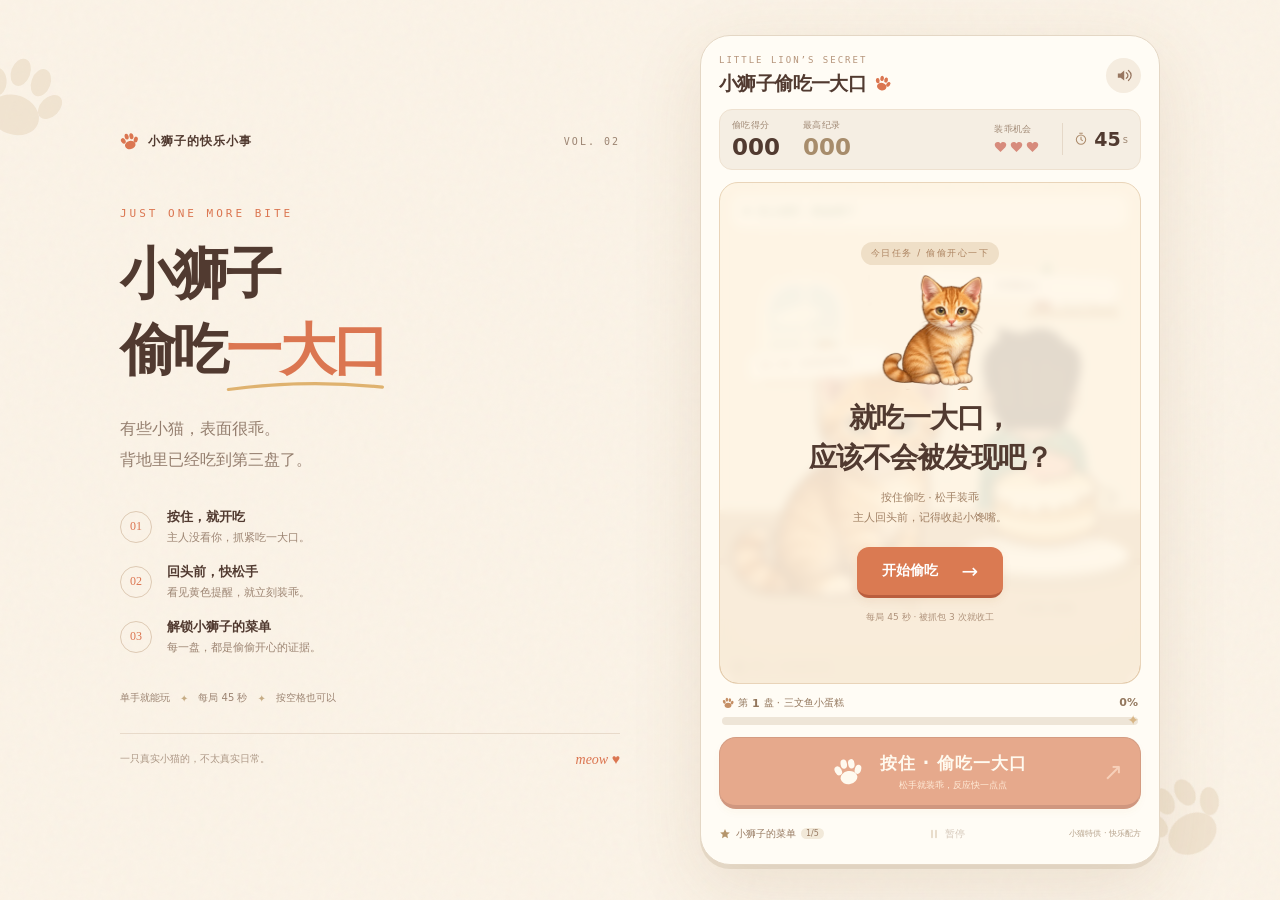
==== little-lion/index.html @ 390bae19 "Add Little Lion snack game" ====
<!doctype html>
<html lang="zh-CN">
<head>
<meta charset="UTF-8">
<meta name="viewport" content="width=device-width,initial-scale=1,viewport-fit=cover">
<meta name="theme-color" content="#fbf3e7">
<meta name="description" content="小狮子是一只橘色虎斑小猫。按住偷偷吃一大口，主人回头前松手装乖！手机单手就能玩。">
<title>小狮子偷吃一大口</title>
<style>
:root{color-scheme:light;--ink:#513a30;--muted:#9c8472;--cream:#fbf3e7;--line:#e8daca;--orange:#db7651;--sage:#668775;--rose:#db8275;--sprite:url('[data-uri]');font-family:ui-rounded,"SF Pro Rounded","PingFang SC","Microsoft YaHei",system-ui,sans-serif}
*{box-sizing:border-box}body{margin:0;background:var(--cream);color:var(--ink);-webkit-tap-highlight-color:transparent}button{font:inherit;color:inherit;cursor:pointer}button:focus-visible{outline:3px solid #779f90;outline-offset:3px}button:disabled{cursor:default}svg{display:block;width:24px;height:24px;fill:currentColor}button svg{flex-shrink:0}.svg-library{position:absolute;width:0;height:0;overflow:hidden}body:before{content:"";position:fixed;inset:0;pointer-events:none;opacity:.3;background-image:url("data:image/svg+xml,%3Csvg viewBox='0 0 180 180' xmlns='http://www.w3.org/2000/svg'%3E%3Cfilter id='n'%3E%3CfeTurbulence type='fractalNoise' baseFrequency='.7' numOctaves='3' stitchTiles='stitch'/%3E%3C/filter%3E%3Cpath fill='%23a78760' opacity='.1' filter='url(%23n)' d='M0 0h180v180H0z'/%3E%3C/svg%3E")}.layout{width:min(1040px,100% - 64px);min-height:100vh;min-height:100dvh;display:grid;grid-template-columns:minmax(300px,1fr) 460px;gap:80px;align-items:center;margin:auto;padding:32px 0}.introduction{position:relative}.studio{display:flex;gap:9px;align-items:center;font-size:12px;font-weight:650;letter-spacing:1px}.studio svg{width:19px;height:19px;color:var(--orange);transform:rotate(-12deg)}.studio span{margin-left:auto;font:10px monospace;letter-spacing:2px;color:var(--muted)}.eyebrow{margin:55px 0 15px;font:11px/1.4 monospace;letter-spacing:3px;color:var(--orange)}h1{font-size:56px;line-height:1.35;letter-spacing:-2.8px;margin:0;font-weight:850}h1 span{position:relative;color:var(--orange);display:inline-block}h1 span svg{position:absolute;bottom:-8px;left:0;width:100%;height:15px;fill:none;stroke:#dfb26f;stroke-width:4;stroke-linecap:round}.intro-copy{font-size:16px;line-height:1.9;color:#947e6e;margin:27px 0 33px}.instruction-list{display:grid;gap:18px}.instruction-list>div{display:flex;align-items:center;gap:15px}.instruction-list>div>span{display:grid;place-items:center;width:32px;height:32px;border:1px solid #ddc9b3;border-radius:50%;font:12px Georgia,serif;color:var(--orange)}.instruction-list p{margin:0}.instruction-list b{display:block;font-size:13px;font-weight:650}.instruction-list small{font-size:11px;color:var(--muted);display:block;margin-top:4px}.little-note{font-size:10px;color:var(--muted);margin-top:36px;display:flex;gap:10px;align-items:center}.little-note span{color:#c6ac85}.signed{border-top:1px solid var(--line);margin-top:28px;padding-top:18px;font-size:10px;color:#ac9785;display:flex;justify-content:space-between;gap:10px}.signed span{font:italic 14px Georgia,serif;color:var(--orange)}.desktop-paw{position:fixed;color:#e6d4ba;opacity:.5;pointer-events:none}.desktop-paw svg{width:90px;height:90px}.paw-one{top:6%;left:-25px;transform:rotate(20deg)}.paw-two{bottom:4%;right:4%;transform:rotate(-30deg)}
.game{position:relative;height:min(830px,calc(100dvh - 64px));min-height:650px;padding:18px;display:grid;grid-template-rows:auto auto minmax(0,1fr) auto auto auto;gap:12px;border-radius:30px;background:#fffcf5;border:1px solid #e4d7c5;box-shadow:0 20px 70px #845d3320,0 4px 0 #eadfcf}.game-header{display:flex;justify-content:space-between;align-items:center;gap:10px}.game-eyebrow{font:9px/1.4 monospace;color:#b5947a;letter-spacing:2px;margin-bottom:4px}h2{font-size:19px;letter-spacing:-.6px;margin:0;display:flex;gap:8px;align-items:center}h2 svg{width:17px;height:17px;color:var(--orange);transform:rotate(14deg)}.icon-btn{background:#f5ecdf;border:0;width:35px;height:35px;border-radius:50%;display:grid;place-items:center;position:relative;color:#987761}.icon-btn svg{width:17px;height:17px}.mute-line{display:none;position:absolute;inset:9px 16px;border-left:2px solid #ac5e4c;transform:rotate(-45deg)}.muted .mute-line{display:block}.score-row{display:flex;gap:23px;align-items:center;padding:9px 12px;background:#f5eee3;border:1px solid #eee1d0;border-radius:13px}.metric-label{font-size:9px;color:#a18a76;display:block;margin-bottom:3px;letter-spacing:.3px}.score-row b{font:700 23px/1.1 ui-rounded,system-ui,sans-serif;font-variant-numeric:tabular-nums}.record b{color:#a78c6b}.life-box{margin-left:auto}.lives{display:flex;gap:3px}.lives svg{width:13px;height:16px;color:#d78b7c}.lives .lost{color:#e5d9ca}.timer{border-left:1px solid #e5d8c8;display:flex;align-items:center;gap:2px;padding-left:11px;height:32px}.timer svg{width:14px;height:14px;fill:none;stroke:#ac8b6c;stroke-width:1.8;margin-right:4px}.timer b{font-size:19px}.timer>span{font-size:10px;color:#a18a76}.timer.urgent{color:#d1634d}
.scene{min-height:0;position:relative;isolation:isolate;overflow:hidden;border:1px solid #e9d4b9;border-radius:19px;background:#f0debf}.wall-pattern{position:absolute;inset:0 0 24%;z-index:-2;background:repeating-linear-gradient(90deg,#f4e5ca 0 31px,#eddbc0 32px 33px)}.scene:before{content:"";position:absolute;inset:0;z-index:9;pointer-events:none;box-shadow:inset 0 0 35px #af82530d;border-radius:inherit}.phase-banner{position:absolute;top:12px;left:12px;right:12px;z-index:6;display:flex;align-items:center;gap:7px;padding:9px 12px;border-radius:10px;background:#fffaf0ee;color:#67856a;font-size:11px;font-weight:650;box-shadow:0 2px 8px #68461d08;transition:background .15s,color .15s}.phase-dot{width:6px;height:6px;border-radius:50%;background:currentColor;flex-shrink:0}.scene[data-phase=warning] .phase-banner{color:#9d6c1d;background:#fff0be}.scene[data-phase=looking] .phase-banner{color:#b25a43;background:#ffe0d2}.scene[data-phase=warning] .phase-dot{animation:blink .5s infinite}.scene[data-phase=looking]{box-shadow:inset 0 0 0 2px #dc9981}.scene[data-pose=caught]{animation:shake .35s}.window{position:absolute;left:10%;top:19%;width:85px;height:103px;border:7px solid #fcf4e2;border-bottom-width:10px;border-radius:34px 34px 3px 3px;box-shadow:0 3px 0 #d5b78e;background:#c6d9d6;overflow:hidden;z-index:-1}.window-sky{position:absolute;inset:0;background:linear-gradient(#c4d7d6,#e6e4ce)}.window i{position:absolute;background:#fcf4e2;width:5px;height:100%;left:48%;z-index:2}.window i+i{height:5px;width:100%;left:0;top:56%}.cloud{position:absolute;border-radius:50%;width:35px;height:15px;background:#f8f7e7;left:5%;top:30%;box-shadow:12px -5px 0 #f8f7e7}.shelf{position:absolute;right:5%;top:18%;width:92px;height:44px;border-bottom:7px solid #c9a274;display:flex;align-items:end;justify-content:space-around;z-index:-1}.jar{width:19px;height:25px;background:#eee8d3;border:2px solid #b9a584;border-radius:4px 4px 6px 6px;position:relative}.jar:before{content:"";position:absolute;left:-3px;right:-3px;top:-5px;height:5px;background:#b58765;border-radius:2px}.frame{width:25px;height:30px;transform:rotate(8deg);border:3px solid #b99b76;background:#faf0d5;display:grid;place-items:center}.frame svg{width:15px;height:15px;color:#ba9170}.plant{width:24px;height:45px;position:relative}.plant b{position:absolute;bottom:0;left:3px;width:19px;height:18px;border-radius:2px 2px 6px 6px;background:#b7795b}.plant i{position:absolute;bottom:16px;left:10px;background:#819b73;border-radius:90% 0;width:9px;height:19px;transform:rotate(-35deg)}.plant i:nth-child(2){transform:rotate(30deg);left:14px;bottom:20px}.plant i:nth-child(3){transform:rotate(-10deg);bottom:27px;left:11px}.owner-space{position:absolute;top:20%;right:5%;width:42%;height:57%;z-index:0}.owner{width:100%;height:100%;overflow:visible}.owner-head{transform-origin:90px 83px;transition:transform .3s}.back-face{display:block}.front-face{display:none}.owner-space .owner-bubble{position:absolute;bottom:94%;left:-20px;right:0;font-size:10px;text-align:center;background:#fffaf2;border:1px solid #dfcfb6;padding:6px 8px;border-radius:10px;transform:rotate(3deg);z-index:3}.owner-bubble:after{content:"";position:absolute;bottom:-6px;left:65%;border:6px solid transparent;border-top-color:#fffaf2;border-bottom:0}.scene[data-phase=warning] .owner-head{transform:rotate(-7deg)}.scene[data-phase=looking] .back-face{display:none}.scene[data-phase=looking] .front-face{display:block}.scene[data-phase=looking] .owner-head{animation:head-in .25s both}.scene[data-phase=looking] .mug{transform:translateY(5px)}.attention-mark{display:none;position:absolute;top:-5px;right:8%;font:bold 28px Georgia;color:#b76643;transform:rotate(10deg)}.scene[data-phase=warning] .attention-mark{display:block;animation:pop .4s infinite alternate}
.table-back{position:absolute;left:-5%;right:-5%;bottom:20%;height:16%;background:#c9a075;border-top:5px solid #ddbe93;transform:perspective(180px) rotateX(25deg);z-index:1}.table-front{position:absolute;left:0;right:0;bottom:0;height:25%;border-top:7px solid #bb8d63;background:linear-gradient(#d6b086,#cfaa7d);z-index:2}.table-lines{position:absolute;left:0;right:0;bottom:2%;height:20%;background:repeating-linear-gradient(0deg,transparent 0 25px,#b68c591c 26px 27px);z-index:2}.cat-space{position:absolute;left:-5%;bottom:14%;width:65%;aspect-ratio:1;z-index:4;pointer-events:none}.cat-sprite{position:absolute;inset:0;background-image:var(--sprite);background-size:300% 200%;background-position:0 0;background-repeat:no-repeat;filter:drop-shadow(0 5px 2px #82552a12);transition:transform .15s}.cat-shadow{position:absolute;width:64%;height:9%;background:#80522820;border-radius:50%;left:18%;bottom:9%;filter:blur(3px)}.scene[data-pose=eating] .cat-sprite{background-position:50% 0;animation:nibble .24s infinite alternate}.scene[data-pose=lick] .cat-sprite{background-position:100% 0}.scene[data-pose=sleep] .cat-sprite{background-position:0 100%;animation:breathe 2s infinite}.scene[data-pose=caught] .cat-sprite{background-position:50% 100%;animation:pop .18s alternate 2}.scene[data-pose=happy] .cat-sprite{background-position:100% 100%;animation:happy .35s alternate 2}.cat-bubble{position:absolute;bottom:86%;left:18%;min-width:140px;max-width:220px;padding:7px 11px;border:1px solid #dfc9a8;border-radius:12px 12px 12px 1px;background:#fffaf0;color:#8f7257;font-size:10px;z-index:6;box-shadow:0 3px 0 #bb936d0d;transform:rotate(-3deg)}.cat-crumb{width:6px;height:5px;background:#fff8de;border-radius:50%;position:absolute;top:50%;left:54%;box-shadow:1px 1px 0 #bfa77f;opacity:0}.crumb-two{left:41%;top:47%;width:5px}.scene[data-pose=eating] .cat-crumb{opacity:1}.sleep-z{display:none;position:absolute;right:8%;top:9%;font:italic 24px Georgia;color:#8d9a85;letter-spacing:5px}.scene[data-pose=sleep] .sleep-z{display:block;animation:float 2s infinite}.dish-space{position:absolute;z-index:3;bottom:19%;right:1%;width:43%;aspect-ratio:1.15}.plate{position:absolute;width:94%;height:28%;bottom:7%;left:3%;border-radius:50%;background:#fffcf1;border:3px solid #e1c6a4;box-shadow:0 6px 0 #c6ac8b,0 10px 8px #84542d20}.plate:after{content:"";position:absolute;inset:12%;border:1px solid #ddc19a;border-radius:50%}.plate-shadow{position:absolute;width:100%;height:22%;bottom:0;background:#7b562a2b;border-radius:50%;filter:blur(4px)}.food{position:absolute;width:95%;height:90%;left:2%;bottom:12%;transform-origin:50% 90%;transition:transform .2s,opacity .2s}.dish-tag{position:absolute;left:0;right:0;bottom:-17%;color:#7e593e;font-size:9px;text-align:center;letter-spacing:.5px}.scene[data-pose=eating] .food{animation:food-wiggle .4s infinite alternate}.scene-sticker{position:absolute;bottom:10px;left:12px;z-index:5;display:flex;align-items:center;gap:5px;color:#936f4d;font-size:9px;opacity:.7}.scene-sticker svg{width:13px;height:13px;transform:rotate(-15deg)}.suspicion{position:absolute;z-index:8;bottom:9%;left:20%;right:20%;padding:7px 10px;border-radius:9px;background:#fff5e8f5;box-shadow:0 2px 10px #7c50371a}.suspicion[hidden]{display:none}.suspicion>span{font-size:9px;color:#c76850;display:block;text-align:center;margin-bottom:4px}.suspicion>div{height:5px;background:#eadacc;border-radius:5px;overflow:hidden}.suspicion i{display:block;height:100%;width:0;background:#dd795b}.toast{position:absolute;z-index:12;top:50%;left:50%;transform:translate(-50%,-50%) scale(.9);background:#fff8e8f5;border:1px solid #e2ca9e;border-radius:14px;box-shadow:0 7px 20px #86562818;padding:12px 17px;min-width:170px;text-align:center;font-size:13px;font-weight:750;opacity:0;pointer-events:none;transition:opacity .15s,transform .15s}.toast.visible{opacity:1;transform:translate(-50%,-50%) scale(1)}.toast small{display:block;margin-top:4px;font-size:10px;font-weight:400;color:#a38464}.particles{position:absolute;inset:0;z-index:10;pointer-events:none}.particle{position:absolute;color:#dd8854;animation:particle .8s ease-out forwards;font-size:18px;left:47%;top:63%;--dx:0px;--dy:-40px}.particle.star{color:#d2ab47}
.start-panel{position:absolute;inset:0;z-index:15;display:flex;flex-direction:column;justify-content:center;align-items:center;text-align:center;padding:20px;background:#fff7e9da;backdrop-filter:blur(5px)}.start-panel[hidden]{display:none}.panel-tag{font-size:9px;color:#ac8360;letter-spacing:1.5px;background:#efdfc7;padding:5px 10px;border-radius:20px}.start-panel h3{margin:15px 0 9px;font-size:28px;line-height:1.45;letter-spacing:-1px}.start-panel p{font-size:11px;line-height:1.8;color:#a18165;margin:0 0 20px}.primary{border:0;border-bottom:3px solid #ba5e3e;border-radius:12px;background:#da7a52;color:white;padding:12px 25px;font-size:14px;font-weight:750;box-shadow:0 3px 8px #bd6a2e1a;display:flex;gap:24px;justify-content:center;align-items:center;min-height:46px;transition:transform .1s}.primary:active{transform:translateY(2px)}.primary span{font-size:20px;font-weight:400}.start-panel>small{font-size:9px;color:#af927b;margin-top:13px}.meal-progress{padding:0 3px}.progress-heading{display:flex;justify-content:space-between;gap:8px;font-size:10px;color:#93775d;margin-bottom:7px}.progress-heading>span{display:flex;gap:4px;align-items:center}.progress-heading svg{width:12px;height:12px;color:#c58f65}.progress-heading b{font-size:11px;font-weight:700}.progress-track{height:8px;border-radius:10px;background:#eee5d7;position:relative}.progress-track>i{display:block;height:100%;background:linear-gradient(90deg,#e8b46e,#db8e60);width:0;border-radius:inherit;transition:width .08s linear}.progress-spark{position:absolute;right:-1px;top:-5px;color:#d8b686;font-size:14px}.hold-button{width:100%;min-height:72px;border:1px solid #be6a46;border-bottom:4px solid #b76241;border-radius:17px;background:#da7e55;color:#fff9ec;display:flex;gap:17px;align-items:center;justify-content:center;position:relative;overflow:hidden;touch-action:none;user-select:none;-webkit-user-select:none;box-shadow:0 4px 8px #bd7b3410;transition:background .15s,transform .08s}.hold-button>svg{width:30px;height:30px;transform:rotate(-10deg)}.hold-button b{display:block;font-size:17px;letter-spacing:1px}.hold-button small{display:block;font-size:9px;margin-top:4px;color:#ffe3c9}.hold-arrow{position:absolute;right:17px;font-size:24px;color:#f3b99a}.hold-button.is-held{transform:translateY(2px);border-bottom-width:2px;background:#bf683e;box-shadow:inset 0 3px 12px #8b472224}.hold-button.safe-pose{background:#819881;border-color:#647e64;border-bottom-color:#5a745a}.hold-button.danger{background:#c56550;border-color:#a54b38}.hold-button:disabled{opacity:.65}.game-tools{display:flex;align-items:center;gap:14px;justify-content:space-between;min-height:25px}.game-tools button{border:0;padding:3px 0;display:flex;gap:5px;align-items:center;background:transparent;font-size:10px;color:#987b62}.game-tools button:disabled{opacity:.4}.game-tools svg{width:12px;height:12px;color:#b5956b}.game-tools button span{font-size:8px;background:#f2e9d9;border-radius:6px;padding:1px 5px}.tools-note{font-size:8px;color:#b5a18a}
.modal{border:1px solid #e3cbb3;border-radius:25px;background:#fffaf0;color:var(--ink);padding:0;max-width:380px;width:calc(100% - 40px);max-height:calc(100dvh - 40px);box-shadow:0 20px 100px #49352740}.modal::backdrop{background:#463a2f70;backdrop-filter:blur(5px)}.modal-inner{padding:24px;text-align:center}.modal h3{font-size:25px;letter-spacing:-.6px;margin:10px 0}.modal p{font-size:12px;color:#9a7f66;line-height:1.8;margin:8px 0 18px}.modal .primary{width:100%}.modal-cat{width:145px;aspect-ratio:1;margin:-12px auto -8px;background-image:var(--sprite);background-size:300% 200%;background-position:100% 100%;background-repeat:no-repeat}.modal-eyebrow{color:#c0926b;font-size:9px;letter-spacing:2px}.result-score{font-size:48px;font-weight:850;line-height:1.2;font-variant-numeric:tabular-nums;color:#cb7449}.result-score small{font-size:12px;color:#b09070;font-weight:400;margin-left:5px}.result-facts{display:flex;justify-content:center;gap:22px;font-size:11px;color:#9a7f66;margin:10px 0 20px}.modal-secondary{display:block;width:100%;background:none;border:0;font-size:11px;color:#a4896e;margin-top:14px;padding:7px}.result-ribbon{display:inline-block;font-size:10px;background:#f4e6cd;color:#ae8051;padding:5px 12px;border-radius:20px;margin-top:10px}.menu-list{display:grid;gap:8px;margin:17px 0}.menu-item{display:flex;gap:12px;align-items:center;border:1px solid #e8d6bf;background:#fbf1df;border-radius:12px;padding:7px 10px;text-align:left}.menu-item svg{width:55px;height:48px}.menu-item b{display:block;font-size:12px}.menu-item small{display:block;font-size:10px;color:#ae8d6a;margin-top:4px}.menu-item.locked{filter:grayscale(1);opacity:.5}.progress-collection{font-size:11px;color:#b18e66;margin-top:12px}.sr-only{position:absolute;width:1px;height:1px;padding:0;margin:-1px;overflow:hidden;clip:rect(0,0,0,0);white-space:nowrap;border:0}
.start-cat{width:125px;max-height:25%;flex-shrink:1;min-height:60px;aspect-ratio:1;background-image:var(--sprite);background-size:300% 200%;background-position:0 0;background-repeat:no-repeat;margin:10px 0 -7px}
@keyframes nibble{from{transform:translate(2px,0) rotate(-1deg)}to{transform:translate(4px,3px) rotate(1deg)}}@keyframes food-wiggle{to{rotate:2deg}}@keyframes breathe{50%{transform:scale(1.015) translateY(-1px)}}@keyframes blink{50%{opacity:.3}}@keyframes pop{from{transform:scale(.96)}to{transform:scale(1.06)}}@keyframes happy{to{transform:translateY(-8px) rotate(-3deg)}}@keyframes float{50%{transform:translateY(-8px);opacity:.3}}@keyframes particle{to{transform:translate(var(--dx),var(--dy)) rotate(45deg);opacity:0}}@keyframes shake{25%{transform:translateX(-4px)}75%{transform:translateX(4px)}}@keyframes head-in{from{transform:rotate(8deg)}to{transform:rotate(0deg)}}
@media(min-width:1400px){.layout{gap:120px}}
@media(max-width:900px){.layout{gap:30px;width:calc(100% - 36px);grid-template-columns:minmax(200px,1fr) 420px}h1{font-size:42px}.eyebrow{font-size:10px;letter-spacing:2px}.studio{font-size:10px}.studio span{display:none}.intro-copy{font-size:14px}.signed{display:block}.signed span{display:block;margin-top:8px}.little-note{font-size:9px;gap:5px}}
@media(max-width:700px){html,body{width:100%;height:100%;overflow:hidden;overscroll-behavior:none}.desktop-paw,.introduction{display:none}.layout{width:100%;height:100vh;height:100dvh;min-height:0;display:block;padding:0;margin:0}.game{width:100%;max-width:500px;height:100%;min-height:0;margin:0 auto;padding:max(9px,env(safe-area-inset-top)) max(12px,env(safe-area-inset-left)) max(9px,env(safe-area-inset-bottom));border:0;border-radius:0;box-shadow:none;gap:10px;background:#fffaf1}.game-header{padding:0 2px}.game-eyebrow{font-size:8px;letter-spacing:1.8px}h2{font-size:20px}.score-row{padding:8px 12px;gap:22px}.score-row b{font-size:22px}.timer b{font-size:18px}.scene{border-radius:17px}.cat-space{width:66%;bottom:13%}.hold-button{min-height:73px}.tools-note{font-size:8px}.game-tools{min-height:22px}.game-tools button{font-size:10px}.start-panel h3{font-size:27px}.modal{max-height:calc(100dvh - 24px)}}
@media(max-width:360px){.game{padding-left:9px;padding-right:9px;gap:8px}h2{font-size:18px}.score-row{gap:17px}.score-row b{font-size:19px}.timer{padding-left:6px}.life-box .metric-label{font-size:8px}.tools-note{display:none}.hold-button{min-height:65px}.hold-button b{font-size:15px}.hold-button svg{width:26px;height:26px}.cat-bubble{font-size:9px;min-width:125px}.phase-banner{font-size:10px;padding:7px 9px}.start-panel h3{font-size:23px}}
@media(max-height:700px) and (max-width:700px){.game{gap:7px}.game-eyebrow{display:none}.score-row{padding-top:6px;padding-bottom:6px}.game-header h2{font-size:18px}.hold-button{min-height:63px}.hold-button b{font-size:16px}.scene .cat-space{width:min(62%,225px);bottom:9%}.owner-space{top:17%;height:64%;right:3%;width:37%}.window{height:77px;width:66px;top:22%}.shelf{top:22%;transform:scale(.8);transform-origin:right top}.cat-bubble{font-size:9px;min-width:130px;bottom:83%}.dish-space{width:39%;bottom:19%}.phase-banner{top:8px;left:8px;right:8px;padding:7px 9px}.scene-sticker{font-size:8px;bottom:7px}.start-panel{padding:12px}.start-panel h3{font-size:22px;margin:9px 0 7px}.start-panel p{margin-bottom:12px;font-size:10px}.panel-tag{font-size:8px}.start-panel>small{font-size:8px;margin-top:9px}.start-panel .primary{min-height:40px;padding:8px 23px;font-size:13px}.dish-tag{bottom:-20%;font-size:8px}.game-tools{min-height:20px}}
@media(max-height:580px) and (orientation:landscape){html,body{height:100%;overflow:hidden}.layout{width:100%;height:100dvh;min-height:0;padding:0;display:block}.introduction,.desktop-paw{display:none}.game{width:100%;max-width:850px;height:100%;min-height:0;border:0;border-radius:0;padding:10px 16px;grid-template-columns:minmax(0,1fr) 210px;grid-template-rows:auto auto minmax(0,1fr) auto;gap:8px 15px}.game-header{grid-column:1/-1}.game-eyebrow{display:none}.score-row{grid-column:1;grid-row:2;padding:6px 12px}.scene{grid-column:1;grid-row:3/5}.meal-progress{grid-column:2;grid-row:2;align-self:center}.hold-area{grid-column:2;grid-row:3;align-self:center}.hold-button{min-height:90px;padding:10px;gap:8px}.hold-button b{font-size:14px}.hold-button svg{width:23px;height:23px}.hold-arrow{display:none}.game-tools{grid-column:2;grid-row:4;flex-wrap:wrap;gap:6px}.tools-note{display:none}.owner-space{height:78%;top:12%;right:6%;width:30%}.cat-space{width:46%;max-width:220px;bottom:5%;left:5%}.dish-space{width:28%;right:14%;bottom:16%}.phase-banner{top:7px;padding:6px 9px;font-size:10px}.cat-bubble{bottom:83%;font-size:9px}.owner-bubble{display:none}.scene-sticker{font-size:8px;bottom:5px}.window,.shelf{transform:scale(.7);transform-origin:left top}.shelf{transform-origin:right top}.start-panel{padding:10px}.start-panel h3{font-size:21px;margin:7px 0}.start-panel p{font-size:10px;margin-bottom:10px}.start-panel .primary{padding:6px 20px;min-height:37px}.start-panel>small{margin-top:7px;font-size:8px}.panel-tag{font-size:8px}}
@media(prefers-reduced-motion:reduce){*,*:before,*:after{animation:none!important;transition:none!important}.particle{display:none}}
@media(max-height:700px) and (max-width:700px){.start-cat{width:95px;min-height:55px;max-height:24%;margin:7px 0 -5px}.start-panel h3{margin-top:7px}}
@media(max-height:580px) and (orientation:landscape){.start-cat{display:none}}

</style>
</head>
<body>
<svg class="svg-library" xmlns="http://www.w3.org/2000/svg" aria-hidden="true"><defs>
<symbol id="i-paw" viewBox="0 0 32 32"><ellipse cx="16" cy="22" rx="9" ry="7"/><ellipse cx="6" cy="13" rx="3.6" ry="5" transform="rotate(-20 6 13)"/><ellipse cx="13" cy="7" rx="3.4" ry="5"/><ellipse cx="21" cy="8" rx="3.4" ry="5"/><ellipse cx="27" cy="15" rx="3.4" ry="5" transform="rotate(25 27 15)"/></symbol>
<symbol id="i-star" viewBox="0 0 24 24"><path d="m12 2 2.8 6.3 6.9.8-5.1 4.6 1.4 6.8-6-3.5-6 3.5 1.4-6.8L2.3 9.1l6.9-.8z"/></symbol>
<symbol id="i-heart" viewBox="0 0 24 24"><path d="M12 21 3.5 12.7C-3 5.5 6.8-1.4 12 5.5c5.2-6.9 15 .1 8.5 7.2Z"/></symbol>
<symbol id="i-sound" viewBox="0 0 24 24"><path d="M4 9h4l5-4v14l-5-4H4z" fill="currentColor" stroke="none"/><path d="M16 8c3 2 3 6 0 8m3-11c5 4 5 10 0 14" fill="none" stroke="currentColor" stroke-width="1.8" stroke-linecap="round"/></symbol>
<symbol id="i-pause" viewBox="0 0 24 24"><path d="M8 5v14M16 5v14" fill="none" stroke="currentColor" stroke-width="3" stroke-linecap="round"/></symbol>
</defs></svg>
<div class="desktop-paw paw-one"><svg><use href="#i-paw"/></svg></div><div class="desktop-paw paw-two"><svg><use href="#i-paw"/></svg></div>
<main class="layout">
  <section class="introduction">
    <div class="studio"><svg><use href="#i-paw"/></svg> 小狮子的快乐小事 <span>VOL. 02</span></div>
    <p class="eyebrow">JUST ONE MORE BITE</p>
    <h1>小狮子<br>偷吃<span>一大口<svg viewBox="0 0 200 15" aria-hidden="true"><path d="M3 10 Q99 -3 196 7"/></svg></span></h1>
    <p class="intro-copy">有些小猫，表面很乖。<br>背地里已经吃到第三盘了。</p>
    <div class="instruction-list"><div><span>01</span><p><b>按住，就开吃</b><small>主人没看你，抓紧吃一大口。</small></p></div><div><span>02</span><p><b>回头前，快松手</b><small>看见黄色提醒，就立刻装乖。</small></p></div><div><span>03</span><p><b>解锁小狮子的菜单</b><small>每一盘，都是偷偷开心的证据。</small></p></div></div>
    <div class="little-note">单手就能玩 <span>✦</span> 每局 45 秒 <span>✦</span> 按空格也可以</div>
    <div class="signed">一只真实小猫的，不太真实日常。<span>meow ♥</span></div>
  </section>
  <section class="game" aria-label="小狮子偷吃一大口游戏">
    <header class="game-header"><div><div class="game-eyebrow">LITTLE LION’S SECRET</div><h2>小狮子偷吃一大口<svg><use href="#i-paw"/></svg></h2></div><button class="icon-btn" id="sound" aria-label="关闭音效" title="音效"><svg><use href="#i-sound"/></svg><span class="mute-line"></span></button></header>
    <div class="score-row"><div><span class="metric-label">偷吃得分</span><b id="score">000</b></div><div class="record"><span class="metric-label">最高纪录</span><b id="best">000</b></div><div class="life-box"><span class="metric-label">装乖机会</span><span id="lives" class="lives" aria-label="3次机会"><svg><use href="#i-heart"/></svg><svg><use href="#i-heart"/></svg><svg><use href="#i-heart"/></svg></span></div><div class="timer"><svg viewBox="0 0 24 24" aria-hidden="true"><circle cx="12" cy="13" r="8"/><path d="M12 8v5l3 2M9 2h6"/></svg><b id="time">45</b><span>s</span></div></div>
    <div class="scene" id="scene" data-phase="away" data-pose="idle">
      <div class="wall-pattern"></div><div class="shelf"><span class="plant"><i></i><i></i><i></i><b></b></span><span class="jar"></span><span class="frame"><svg><use href="#i-paw"/></svg></span></div>
      <div class="window"><div class="window-sky"></div><i></i><i></i><div class="cloud"></div></div>
      <div class="phase-banner" id="phaseBanner"><span class="phase-dot"></span><span id="phaseText">主人在忙，机会来了</span></div>
      <div class="owner-space"><div class="owner-bubble" id="ownerBubble">去倒杯水～</div>
      <svg class="owner" viewBox="0 0 180 220" aria-label="穿绿色卫衣的青年男主人" role="img">
        <ellipse cx="92" cy="208" rx="70" ry="9" fill="#493729" opacity=".09"/>
        <path d="M37 206 42 137Q48 117 69 113h45q24 5 29 27l8 66" fill="#769c86" stroke="#456a58" stroke-width="3"/>
        <path d="M48 160 36 192M134 158l17 35" fill="none" stroke="#456a58" stroke-width="3" stroke-linecap="round"/>
        <path d="M78 105v17q12 15 27 0v-17" fill="#ecc09d" stroke="#775343" stroke-width="2"/>
        <path d="m67 121 15 17 11-10 12 10 14-17M81 140v31M104 140v31" fill="none" stroke="#b2c9b7" stroke-width="3" stroke-linecap="round"/>
        <g class="owner-head"><ellipse cx="50" cy="81" rx="9" ry="13" fill="#edc5a2" stroke="#775343" stroke-width="2"/><ellipse cx="128" cy="81" rx="9" ry="13" fill="#edc5a2" stroke="#775343" stroke-width="2"/>
        <path d="M51 53q1-39 42-37 40 3 37 42v29q-2 35-38 38-36-4-41-38z" fill="#f2ceb0" stroke="#775343" stroke-width="2.5"/>
        <path d="M48 76Q32 37 60 22l-3-10 24 6Q107 3 124 27q25 6 9 50l-9-26q-16 1-22-15-4 16-26 17l2-11q-10 17-23 19z" fill="#42332c" stroke="#42332c" stroke-width="3" stroke-linejoin="round"/>
        <g class="front-face"><path d="m64 72 13-2m27 0 13 2" fill="none" stroke="#604335" stroke-width="3" stroke-linecap="round"/><ellipse cx="72" cy="84" rx="3.5" ry="4.5" fill="#42332c"/><ellipse cx="110" cy="84" rx="3.5" ry="4.5" fill="#42332c"/><path d="m89 85-2 11 6 1m-14 8q12 9 24-1" fill="none" stroke="#9b6c51" stroke-width="2.2" stroke-linecap="round"/><ellipse cx="65" cy="98" rx="9" ry="4" fill="#eaa998" opacity=".5"/><ellipse cx="118" cy="98" rx="9" ry="4" fill="#eaa998" opacity=".5"/></g>
        <g class="back-face"><path d="M51 54q6-32 42-31 35 4 37 34v32q-4 21-14 25H67q-15-9-16-25z" fill="#42332c"/><path d="m63 50 4 40m18-46 2 48m18-45-1 42m14-35-2 31" stroke="#5b453a" stroke-width="3" stroke-linecap="round"/></g></g>
        <path d="M141 161q18 4 19 24l-8 7q-11-15-22-15" fill="#f2ceb0" stroke="#775343" stroke-width="2"/><g class="mug"><path d="M146 174h20v22q-10 7-20 0z" fill="#fff1cd" stroke="#9b815b" stroke-width="2"/><path d="M166 178q13-2 9 10l-9 1" fill="none" stroke="#9b815b" stroke-width="3"/></g>
      </svg><div class="attention-mark" aria-hidden="true">!</div></div>
      <div class="table-back"></div><div class="table-front"></div><div class="table-lines"></div>
      <div class="cat-space"><div class="cat-bubble" id="catBubble">我？我一直都很乖呀。</div><div class="cat-shadow"></div><div class="cat-sprite" id="cat" role="img" aria-label="以照片中的橘色虎斑小狮子为原型的游戏角色"></div><div class="cat-crumb crumb-one"></div><div class="cat-crumb crumb-two"></div><span class="sleep-z" aria-hidden="true">z Z</span></div>
      <div class="dish-space"><div class="plate-shadow"></div><div class="plate"></div><svg id="food" class="food" viewBox="0 0 150 130" aria-hidden="true"></svg><div class="dish-tag" id="dishName">三文鱼小蛋糕</div></div>
      <div class="suspicion" id="suspicion" hidden><span>快露馅了</span><div><i id="suspicionFill"></i></div></div>
      <div class="particles" id="particles" aria-hidden="true"></div><div class="toast" id="toast" role="status"></div>
      <div class="scene-sticker"><svg><use href="#i-paw"/></svg><span>乖巧，只是我的伪装</span></div>
      <div class="start-panel" id="startPanel"><span class="panel-tag">今日任务 / 偷偷开心一下</span><div class="start-cat" role="img" aria-label="小狮子，大耳朵圆眼睛的橘色虎斑小猫"></div><h3>就吃一大口，<br>应该不会被发现吧？</h3><p>按住偷吃 · 松手装乖<br>主人回头前，记得收起小馋嘴。</p><button class="primary" id="start">开始偷吃 <span>→</span></button><small>每局 45 秒 · 被抓包 3 次就收工</small></div>
    </div>
    <div class="meal-progress"><div class="progress-heading"><span><svg><use href="#i-paw"/></svg>第 <b id="plateNumber">1</b> 盘 · <span id="foodName">三文鱼小蛋糕</span></span><b id="percent">0%</b></div><div class="progress-track"><i id="progressFill"></i><span class="progress-spark">✦</span></div></div>
    <div class="hold-area"><button class="hold-button" id="hold" disabled><svg><use href="#i-paw"/></svg><span><b id="holdTitle">按住 · 偷吃一大口</b><small id="holdHint">松手就装乖，反应快一点点</small></span><span class="hold-arrow">↗</span></button></div>
    <nav class="game-tools" aria-label="游戏功能"><button id="collection"><svg><use href="#i-star"/></svg>小狮子的菜单 <span id="collectionCount">1/5</span></button><button id="pause" disabled><svg><use href="#i-pause"/></svg>暂停</button><span class="tools-note">小猫特供 · 快乐配方</span></nav>
  </section>
</main>
<dialog id="modal" class="modal"><div class="modal-inner" id="modalContent"></div></dialog>
<div class="sr-only" aria-live="polite" id="announcement"></div>
<script>
/* Simulation uses seconds; input and animation are separate from game rules. */
class LionGame {
  constructor(random = Math.random) { this.random = random; this.events = []; this.mode = 'ready'; }
  between(a,b) { return a + this.random() * (b-a); }
  emit(type, extra={}) { this.events.push({type,...extra}); }
  start() {
    Object.assign(this, {mode:'playing',remaining:45,hearts:3,score:0,plates:0,progress:0,suspicion:0,held:false,streak:0,holdTime:0,phase:'away',phaseTime:3.5,phaseTotal:3.5,grace:0,perfect:false,lookCount:0});
    this.events=[]; this.emit('start');
  }
  press() { if(this.mode==='playing' && this.grace<=0) this.held=true; }
  release() {
    if(this.mode==='playing' && this.held && this.phase==='warning' && !this.perfect) {
      this.perfect=true; this.score+=20; this.streak++; this.emit('perfect');
    }
    this.held=false; this.holdTime=0;
  }
  pause() { if(this.mode==='playing') {this.held=false;this.holdTime=0;this.mode='paused';} }
  resume() { if(this.mode==='paused') this.mode='playing'; }
  finish(reason) { this.mode='over';this.held=false;this.emit('finish',{reason}); }
  nextPhase() {
    if(this.phase==='away') { this.phase='warning';this.phaseTime=this.between(.95,1.35);this.perfect=false;this.emit('warning'); }
    else if(this.phase==='warning') {
      if(this.lookCount>=2 && this.random()<.2) { this.phase='away';this.phaseTime=this.between(1.8,2.8);this.emit('fake'); }
      else {this.phase='looking';this.lookCount++;this.phaseTime=this.between(1.3,2.1);this.emit('looking');}
    } else { this.phase='away';this.phaseTime=this.between(Math.max(1.8,3.1-this.plates*.12),Math.max(2.6,4.2-this.plates*.1));this.emit('away'); }
    this.phaseTotal=this.phaseTime;
  }
  step(dt) {
    if(this.mode!=='playing') return;
    let left=Math.min(Math.max(0,dt),.2);
    while(left>0 && this.mode==='playing') { const t=Math.min(left,.02);this.advance(t);left-=t; }
  }
  advance(dt) {
    this.remaining=Math.max(0,this.remaining-dt);
    this.phaseTime-=dt;
    if(this.phaseTime<=0) this.nextPhase();
    this.grace=Math.max(0,this.grace-dt);
    if(this.held && this.grace<=0) {
      this.holdTime+=dt;
      this.progress+=dt*(16+Math.min(this.holdTime,2)*3);
      if(this.phase==='looking') this.suspicion=Math.min(100,this.suspicion+dt*150);
      if(this.suspicion>=100) {
        this.hearts--;this.streak=0;this.progress=Math.max(0,this.progress-15);this.suspicion=0;this.held=false;this.holdTime=0;this.grace=1.2;this.emit('caught');
        if(this.hearts===0) {this.finish('caught');return;}
      } else if(this.progress>=100) {
        this.progress=0;this.plates++;this.score+=100+Math.min(100,this.streak*10);this.emit('plate',{plates:this.plates});
      }
    } else this.suspicion=Math.max(0,this.suspicion-dt*100);
    if(this.remaining<=0) this.finish('time');
  }
}

</script>
<script>
(() => {
 'use strict';
 const $=id=>document.getElementById(id), game=new LionGame();
 const storeKey='little-lion-v1';
 let stats={best:0,total:0,played:0,sound:true};
 try {const saved=JSON.parse(localStorage.getItem(storeKey)||'{}');for(const k of ['best','total','played']) if(Number.isSafeInteger(saved[k])&&saved[k]>=0) stats[k]=saved[k];if(typeof saved.sound==='boolean')stats.sound=saved.sound;}catch{}
 const save=()=>{try{localStorage.setItem(storeKey,JSON.stringify(stats));}catch{}};
 const stroke='stroke="#875335" stroke-width="2.5" stroke-linejoin="round"';
 const foods=[
  {name:'三文鱼小蛋糕',at:0,desc:'第一口，就有一点幸福。',svg:`<ellipse cx="75" cy="105" rx="51" ry="13" fill="#b8956b" opacity=".2"/><path d="M28 55h94v40q-46 26-94 0z" fill="#e7b36f" ${stroke}/><path d="M28 78q46 18 94 0v10q-46 21-94 0z" fill="#f9e4b3"/><ellipse cx="75" cy="55" rx="47" ry="20" fill="#f9dfab" ${stroke}/><path d="M28 55q3 20 13 12 7 20 15 5 12 15 18-1 10 12 18 0 12 7 15-9 12 4 15-7" fill="#fff3d5" stroke="#c18c5a" stroke-width="2"/><path d="m54 39 18-20 30 10-4 15-28 5z" fill="#ee9d80" ${stroke}/><path d="m66 34 25 9m-18-17 25 10m-44 3 16 8" stroke="#ffd6ba" stroke-width="3" fill="none"/><path d="m75 18 9-5 6 9" stroke="#789564" stroke-width="3" fill="none" stroke-linecap="round"/>`},
  {name:'鳕鱼云朵布丁',at:3,desc:'软乎乎的，像一小朵云。',svg:`<ellipse cx="75" cy="107" rx="49" ry="12" fill="#ad885e" opacity=".2"/><path d="m43 48-13 48q45 23 90 0l-14-48z" fill="#f2cf88" ${stroke}/><ellipse cx="75" cy="48" rx="32" ry="13" fill="#dba16b" ${stroke}/><path d="M51 46q-12-10 1-17-3-15 12-13 10-14 22 0 15-2 17 14 12 10-2 17z" fill="#fff6da" ${stroke}/><path d="m65 38 18-7-4-9 17 8-1 9 9 5-24 0z" fill="#aabaaa" stroke="#71866e" stroke-width="2"/><circle cx="88" cy="34" r="2" fill="#536d54"/><path d="M44 65q30 12 63 0" stroke="#ffe5b4" stroke-width="4" fill="none"/>`},
  {name:'金枪鱼小饭团',at:8,desc:'把快乐，捏成圆滚滚。',svg:`<ellipse cx="75" cy="108" rx="49" ry="10" fill="#ad885e" opacity=".2"/><path d="M27 93q-6-11 6-32l25-37q14-19 28 0l33 51q12 25-9 29H45q-13-1-18-11z" fill="#fff4d9" ${stroke}/><path d="M56 82q20-5 40 0v22H56z" fill="#687b56" stroke="#4d6349" stroke-width="2"/><path d="m56 48 17-12 24 11-6 14-23 3z" fill="#d69287" ${stroke}/><path d="m65 46 22 11m-16-16 20 9" stroke="#f4c6b2" stroke-width="2"/><path d="m40 77 3 2m8-14 3 1m57 20 2 2M98 72l3 1m-49 29 2 1" stroke="#c9b695" stroke-width="2" stroke-linecap="round"/>`},
  {name:'鸡肉小吐司',at:15,desc:'今天也要烤得暖暖的。',svg:`<ellipse cx="75" cy="109" rx="50" ry="11" fill="#ad885e" opacity=".2"/><path d="M34 49q-15-20 9-29 16-10 32-4 18-7 35 7 17 15 4 28v52H34z" fill="#c68e53" ${stroke}/><path d="M43 52q-14-18 4-24 15-7 28-3 18-5 29 7 10 10 0 21v41H43z" fill="#f5d79c" stroke="#b97e45" stroke-width="2"/><path d="m53 58 13-14 19 8 16-1-1 25-17 8-22-8z" fill="#eebc8c" ${stroke}/><path d="m62 58 21 15m-15-23 24 14" stroke="#ffddb0" stroke-width="3"/><path d="m73 36 6-4 6 5" stroke="#7c975f" stroke-width="3" fill="none" stroke-linecap="round"/>`},
  {name:'鲜虾皇冠派',at:25,desc:'给偷吃小冠军，加个冕。',svg:`<ellipse cx="75" cy="108" rx="51" ry="12" fill="#ad885e" opacity=".2"/><path d="m25 65 10 32q40 21 80 0l11-32" fill="#d89d5e" ${stroke}/><ellipse cx="75" cy="65" rx="50" ry="19" fill="#f5d48a" ${stroke}/><path d="m34 63 9 23m4-18 6 23m13-21 2 24m18-25-2 25m18-28-4 24m17-29-8 23" stroke="#edc18a" stroke-width="3"/><path d="M48 56q-17-22 10-34 25-10 39 12 4 18-15 18l-8-9q16-3 7-10-13-10-22 3-3 8 11 13l-8 10z" fill="#ed9c7b" ${stroke}/><path d="m55 29 8 10m5-16 3 10m11-8-3 10" stroke="#ffcbb1" stroke-width="3"/><path d="m53 17 5-13 13 9 12-11 7 17z" fill="#e3b74e" stroke="#b28a31" stroke-width="2"/><circle cx="71" cy="15" r="2.5" fill="#fff5bc"/>`}
 ];
 const catLines={idle:['我？我一直都很乖呀。','我只是路过这张桌子。','肚子说：还可以再来一口。'],eat:['啊呜！一大口！','这口不算，刚刚没尝清。','我不是馋，我在做质检。','好吃到尾巴都藏不住！'],hide:['我睡着了，什么也不知道。','这张桌子本来就少一块。','我在研究盘子的结构。','看我真诚的大眼睛。'],caught:['是蛋糕先动的嘴。','我只是帮你尝尝熟没熟。','嘴边这个？是我的胡子。','不是我，是另一只橘猫！'],away:['再吃一口就停，真的。','风平浪静，适合开饭。','只要我够乖，就没人发现。']};
 const ownerLines={away:['去倒杯水～','这杯水怎么还不凉。','等我回个消息。','今天的小猫好安静。'],warning:['嗯？什么声音？','小狮子？','我是不是听到了……','让我看看。'],looking:['小狮子，你在干嘛？','怎么有吧唧吧唧的声音？','你嘴边是什么？','有小猫在偷吃吗？']};
 const pick=list=>list[Math.floor(Math.random()*list.length)];
 let meal=0, lastPose='', poseUntil=0, specialPose='', lastTime=0, biteClock=0, lastBite=-1, toastTimer, audio, soundReady=false, activePointer=null;
 const scene=$('scene'), hold=$('hold'), modal=$('modal');
 const unlocked=()=>foods.filter(f=>stats.total>=f.at);
 const announce=text=>$('announcement').textContent=text;
 function tone(freq=480,duration=.09,volume=.045,delay=0) {
   if(!stats.sound||!soundReady||!audio) return;
   try {const o=audio.createOscillator(),g=audio.createGain();o.type='sine';o.frequency.setValueAtTime(freq,audio.currentTime+delay);g.gain.setValueAtTime(0,audio.currentTime+delay);g.gain.linearRampToValueAtTime(volume,audio.currentTime+delay+.01);g.gain.exponentialRampToValueAtTime(.0001,audio.currentTime+delay+duration);o.connect(g);g.connect(audio.destination);o.start(audio.currentTime+delay);o.stop(audio.currentTime+delay+duration+.02);}catch{}
 }
 function enableAudio(){try{if(!audio)audio=new(window.AudioContext||window.webkitAudioContext)();audio.resume().catch(()=>{});soundReady=true;}catch{}}
 function setSound(){ $('sound').classList.toggle('muted',!stats.sound);$('sound').setAttribute('aria-label',stats.sound?'关闭音效':'开启音效'); }
 function vibrate(ms){try{navigator.vibrate?.(ms);}catch{}}
 function toast(title,detail='',duration=1500){const t=$('toast');t.replaceChildren(document.createTextNode(title));if(detail){const s=document.createElement('small');s.textContent=detail;t.append(s);}t.classList.add('visible');clearTimeout(toastTimer);toastTimer=setTimeout(()=>t.classList.remove('visible'),duration);announce(title+' '+detail);}
 function particles(kind='star'){if(matchMedia('(prefers-reduced-motion: reduce)').matches)return;for(let i=0;i<7;i++){const p=document.createElement('span');p.className='particle '+kind;p.textContent=kind==='crumb'?'·':['✦','✧','♥'][i%3];p.style.setProperty('--dx',(Math.random()-.5)*150+'px');p.style.setProperty('--dy',(-30-Math.random()*100)+'px');p.style.left=(43+Math.random()*20)+'%';p.style.animationDelay=(Math.random()*.12)+'s';$('particles').append(p);setTimeout(()=>p.remove(),1100);}}
 function pose(name,seconds=0){scene.dataset.pose=name;lastPose=name;if(seconds){specialPose=name;poseUntil=performance.now()+seconds*1000;}}
 function catSay(text){$('catBubble').textContent=text;}
 function updateMenuCount(){ $('collectionCount').textContent=unlocked().length+'/'+foods.length; }
 function setMeal(){const available=foods.map((f,i)=>({f,i})).filter(x=>stats.total>=x.f.at);meal=available[(stats.played+game.plates)%available.length].i;$('dishName').textContent=foods[meal].name;$('foodName').textContent=foods[meal].name;lastBite=-1;drawFood(0);}
 function drawFood(progress){const bites=Math.floor(progress/25);if(bites===lastBite)return;lastBite=bites;let holes='';for(let i=0;i<bites;i++)holes+=`<circle cx="${119-i*19}" cy="${30+i*16}" r="24" fill="black"/>`;$('food').innerHTML=`<defs><mask id="mealBites"><rect width="150" height="130" fill="white"/>${holes}</mask></defs><g mask="url(#mealBites)">${foods[meal].svg}</g>`;}
 function start(){enableAudio();if(modal.open)modal.close();game.start();stats.played++;save();$('startPanel').hidden=true;$('pause').disabled=false;hold.disabled=false;specialPose='';poseUntil=0;activePointer=null;$('toast').classList.remove('visible');setMeal();catSay(pick(catLines.idle));$('ownerBubble').textContent='去倒杯水～';handleEvents();render(performance.now());tone(523,.1);tone(659,.1,.035,.09);lastTime=performance.now();}
 function press(){if(game.mode!=='playing'||game.grace>0)return;enableAudio();game.press();specialPose='';catSay(pick(catLines.eat));tone(440,.06,.025);}
 function release(){activePointer=null;const wasHeld=game.held;game.release();if(wasHeld&&game.mode==='playing'){if(game.phase==='looking'||game.phase==='warning'){const sleeping=Math.random()<.5;pose(sleeping?'sleep':'idle',.6);catSay(pick(catLines.hide));}else{pose('lick',.6);catSay(pick(catLines.away));}}handleEvents();}
 function handleEvents(){for(const event of game.events.splice(0)){
   switch(event.type){
    case 'warning':$('ownerBubble').textContent=pick(ownerLines.warning);tone(660,.12,.035);tone(660,.12,.035,.16);announce('主人快回头了，松手装乖');break;
    case 'looking':$('ownerBubble').textContent=pick(ownerLines.looking);if(!game.held){pose(Math.random()<.6?'sleep':'idle',.6);catSay(pick(catLines.hide));}break;
    case 'away':$('ownerBubble').textContent=pick(ownerLines.away);catSay(pick(catLines.away));break;
    case 'fake':$('ownerBubble').textContent='哦，是我肚子响了。';toast('虚惊一场','主人还没回头，继续抓紧吃！',1200);break;
    case 'perfect':toast('完美装乖 +20','刚刚什么都没发生，对吧？',1050);tone(784,.1,.04);tone(1046,.15,.035,.1);vibrate(12);particles();break;
    case 'plate':{const before=unlocked().length;stats.total++;save();setMeal();updateMenuCount();pose('happy',.8);particles();tone(523,.12);tone(659,.12,.04,.1);tone(784,.18,.04,.2);if(unlocked().length>before){toast('解锁新菜单！',unlocked().at(-1).name,1800);}else toast('第 '+game.plates+' 盘，光盘！','小狮子：下一盘什么时候来？',1200);catSay('这一口，幸福超标了。');break;}
    case 'caught':pose('caught',1.2);catSay(pick(catLines.caught));toast('被抓包啦！',game.hearts?'还剩 '+game.hearts+' 次装乖机会':'小馋猫，今天先到这里。',1300);tone(320,.14);tone(240,.19,.04,.14);vibrate([30,30,30]);break;
    case 'finish':finish(event.reason);break;
   }
 }}
 function render(now){
   if(game.mode==='ready')return;
   $('score').textContent=String(game.score).padStart(3,'0');$('time').textContent=Math.ceil(game.remaining);
   $('time').parentElement.classList.toggle('urgent',game.remaining<=10);
   [...$('lives').children].forEach((s,i)=>s.classList.toggle('lost',i>=game.hearts));$('lives').setAttribute('aria-label',game.hearts+'次机会');
   $('plateNumber').textContent=game.plates+1;const p=Math.floor(game.progress);$('percent').textContent=p+'%';$('progressFill').style.width=p+'%';drawFood(p);
   $('suspicion').hidden=game.suspicion<1;$('suspicionFill').style.width=game.suspicion+'%';
   scene.dataset.phase=game.phase;
   $('phaseText').textContent={away:'主人在忙，机会来了',warning:'主人快回头了！松手装乖',looking:'嘘——主人正在看你'}[game.phase];
   hold.classList.toggle('is-held',game.held);hold.classList.toggle('safe-pose',!game.held&&game.phase!=='away');hold.classList.toggle('danger',game.held&&game.phase==='looking');
   if(game.grace>0){$('holdTitle').textContent='露馅了 · 收起小馋嘴';$('holdHint').textContent='稍等一下，马上就能继续';}
   else if(game.phase==='warning'){$('holdTitle').textContent=game.held?'快松手！主人要回头了':'装乖中 · 我什么都没吃';$('holdHint').textContent='等主人转回去，再偷偷吃';}
   else if(game.phase==='looking'){$('holdTitle').textContent=game.held?'被看见了！快松手':'装乖中 · 乖巧的小猫咪';$('holdHint').textContent='主人正在看你，先忍一小会儿';}
   else{$('holdTitle').textContent=game.held?'啊呜啊呜 · 真好吃！':'按住 · 偷吃一大口';$('holdHint').textContent=game.held?'连续偷吃，越吃越快':'松手就装乖，反应快一点点';}
   if(game.mode==='playing'&&!(specialPose&&now<poseUntil)){specialPose='';const next=game.held?'eating':game.phase==='looking'?'sleep':'idle';if(next!==lastPose)pose(next);}
 }
 function finish(reason){hold.disabled=true;$('pause').disabled=true;activePointer=null;const newBest=game.score>stats.best;stats.best=Math.max(stats.best,game.score);save();$('best').textContent=String(stats.best).padStart(3,'0');
   const title=game.plates>=5?'小狮子，胃口不小！':game.plates>=2?'偷吃成功，幸福满格。':reason==='caught'?'被发现了，也要可爱。':'今天也偷偷开心了。';
   const quote=reason==='caught'?pick(catLines.caught):game.plates?'小狮子：这一口不算，再来一局。':'小狮子：下次一定能吃到一大口。';
   $('modalContent').innerHTML=`<div class="modal-eyebrow">LITTLE LION’S SECRET</div><div class="modal-cat" style="background-position:${reason==='caught'?'50% 100%':'100% 100%'}"></div><h3>${title}</h3><p>“${quote}”</p><div class="result-score">${game.score}<small>分</small></div>${newBest?'<div class="result-ribbon">✦ 创造了新的偷吃纪录</div>':''}<div class="result-facts"><span>吃光 ${game.plates} 盘</span><span>完美装乖 ${game.streak} 次连击</span></div><button class="primary" id="again">再偷吃一大口 <span>→</span></button><button class="modal-secondary" id="resultMenu">看看小狮子的菜单 · ${unlocked().length}/5</button>`;
   openModal('result');$('again').onclick=start;$('resultMenu').onclick=()=>showMenu('result');announce(title+' 得分'+game.score);
 }
 function openModal(kind){modal.dataset.kind=kind;if(!modal.open)modal.showModal();}
 function pause(){if(game.mode!=='playing')return;activePointer=null;game.pause();render(performance.now());$('modalContent').innerHTML='<div class="modal-eyebrow">TAKE A LITTLE BREAK</div><div class="modal-cat" style="background-position:0 100%"></div><h3>小狮子也歇一会儿。</h3><p>不用着急，盘子给你留着。<br>回来以后，再继续偷偷开心。</p><button class="primary" id="resume">继续偷吃 →</button><button class="modal-secondary" id="retry">重新开始这一局</button>';openModal('pause');$('resume').onclick=resume;$('retry').onclick=start;}
 function resume(){modal.close();game.resume();specialPose='';lastTime=performance.now();render(lastTime);}
 let menuReturn='ready';
 function showMenu(from){menuReturn=from||game.mode;if(game.mode==='playing'){game.pause();activePointer=null;}
   $('modalContent').innerHTML=`<div class="modal-eyebrow">THE LITTLE LION MENU</div><h3>每一口，都记得。</h3><p>累计吃光 ${stats.total} 盘，慢慢解锁小狮子的快乐菜单。</p><div class="menu-list">${foods.map(f=>`<div class="menu-item ${stats.total<f.at?'locked':''}"><svg viewBox="0 0 150 130" aria-hidden="true">${f.svg}</svg><div><b>${stats.total>=f.at?f.name:'未解锁 · '+f.name}</b><small>${stats.total>=f.at?f.desc:'累计吃光 '+f.at+' 盘解锁'}</small></div></div>`).join('')}</div><button class="primary" id="closeMenu">${menuReturn==='playing'?'继续偷吃':'回到小狮子身边'} →</button>`;
   openModal('menu');$('closeMenu').onclick=()=>{if(menuReturn==='playing'){resume();}else if(menuReturn==='result'){finish(game.hearts===0?'caught':'time');}else modal.close();};
 }
 hold.addEventListener('pointerdown',e=>{if(e.pointerType==='mouse'&&e.button!==0)return;e.preventDefault();if(game.mode!=='playing'||game.grace>0)return;activePointer=e.pointerId;hold.setPointerCapture(e.pointerId);press();});
 hold.addEventListener('pointerup',e=>{if(activePointer===e.pointerId)release();});hold.addEventListener('pointercancel',release);hold.addEventListener('lostpointercapture',()=>{if(game.held)release();});
 document.addEventListener('keydown',e=>{if(e.code!=='Space'||e.target.closest('button,select,input,textarea')&&e.target!==hold)return;e.preventDefault();if(!e.repeat&&!modal.open){if(game.mode==='ready')start();else press();}});
 document.addEventListener('keyup',e=>{if(e.code==='Space'){e.preventDefault();if(game.held)release();}});
 window.addEventListener('blur',()=>{if(game.mode==='playing')pause();});document.addEventListener('visibilitychange',()=>{if(document.hidden&&game.mode==='playing')pause();});
 modal.addEventListener('cancel',e=>{e.preventDefault();if(modal.dataset.kind==='pause')resume();else if(modal.dataset.kind==='menu')$('closeMenu').click();});
 $('start').onclick=start;$('pause').onclick=pause;$('collection').onclick=()=>showMenu(game.mode==='over'?'result':game.mode);
 $('sound').onclick=()=>{stats.sound=!stats.sound;enableAudio();setSound();save();if(stats.sound)tone(659,.1);};
 function frame(now){const dt=lastTime?Math.min((now-lastTime)/1000,.1):0;lastTime=now;game.step(dt);handleEvents();render(now);if(game.mode==='playing'&&game.held){biteClock+=dt;if(biteClock>.25){biteClock=0;tone(Math.random()>.5?460:380,.04,.013);particlesCrumb();}}requestAnimationFrame(frame);}
 let crumbN=0;function particlesCrumb(){if(++crumbN%3===0)particles('crumb');}
 $('best').textContent=String(stats.best).padStart(3,'0');setSound();updateMenuCount();drawFood(0);requestAnimationFrame(frame);
})();

</script>
</body>
</html>
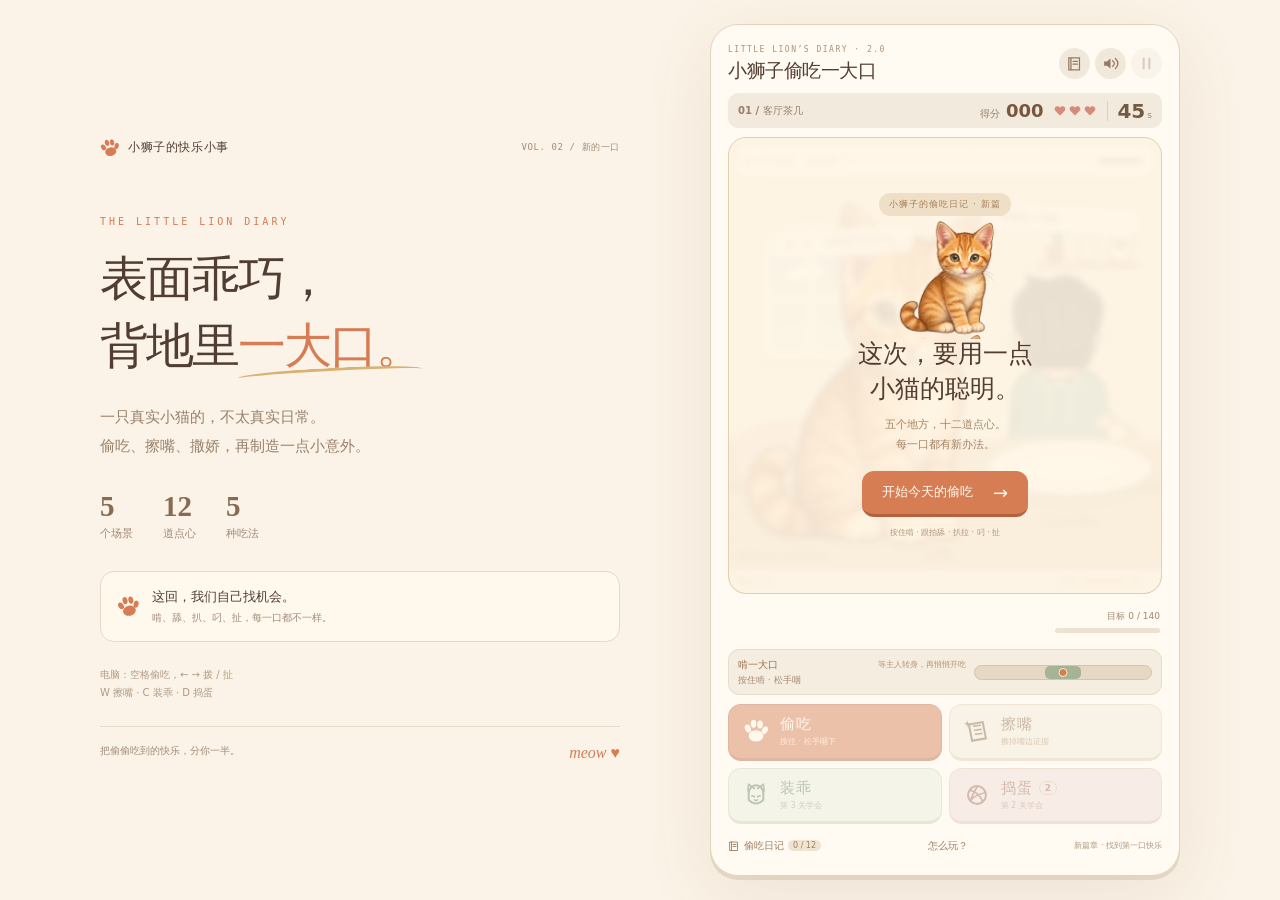
==== commit d0b23692: "Improve Little Lion mobile gameplay" ====
--- a/little-lion/index.html
+++ b/little-lion/index.html
@@ -1,60 +1,90 @@
 <!doctype html>
 <html lang="zh-CN">
 <head>
-<meta charset="UTF-8">
+<meta charset="utf-8">
 <meta name="viewport" content="width=device-width,initial-scale=1,viewport-fit=cover">
 <meta name="theme-color" content="#fbf3e7">
-<meta name="description" content="小狮子是一只橘色虎斑小猫。按住偷偷吃一大口，主人回头前松手装乖！手机单手就能玩。">
-<title>小狮子偷吃一大口</title>
+<meta name="description" content="小狮子的偷吃日记：五个场景、十二道点心，啃、舔、扒、叼、扯，偷偷吃到一大口。">
+<title>小狮子偷吃一大口 · 偷吃日记</title>
 <style>
-:root{color-scheme:light;--ink:#513a30;--muted:#9c8472;--cream:#fbf3e7;--line:#e8daca;--orange:#db7651;--sage:#668775;--rose:#db8275;--sprite:url('[data-uri]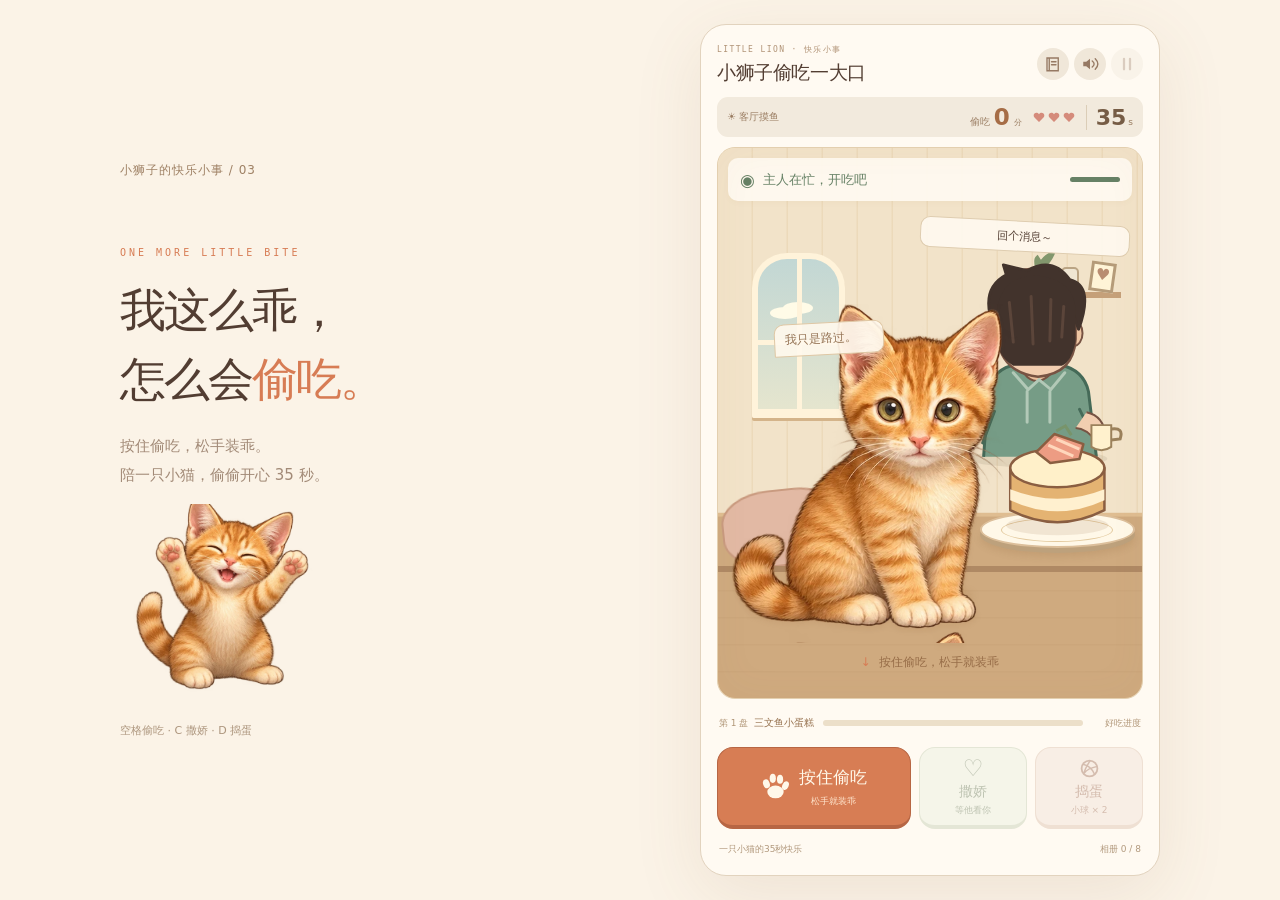
==== commit 4e8346a0: "Make Little Lion easy to play with expressive optional interactions" ====
--- a/little-lion/index.html
+++ b/little-lion/index.html
@@ -1,18 +1,13 @@
 <!doctype html>
 <html lang="zh-CN">
-<head>
-<meta charset="utf-8">
-<meta name="viewport" content="width=device-width,initial-scale=1,viewport-fit=cover">
-<meta name="theme-color" content="#fbf3e7">
-<meta name="description" content="小狮子的偷吃日记：五个场景、十二道点心，啃、舔、扒、叼、扯，偷偷吃到一大口。">
-<title>小狮子偷吃一大口 · 偷吃日记</title>
-<style>
-:root{--cream:#fbf3e7;--paper:#fffaf2;--ink:#523d32;--muted:#a28a77;--orange:#d77c54;--sage:#7a9179;--line:#e7d9c7;--sprite:url('[data-uri]